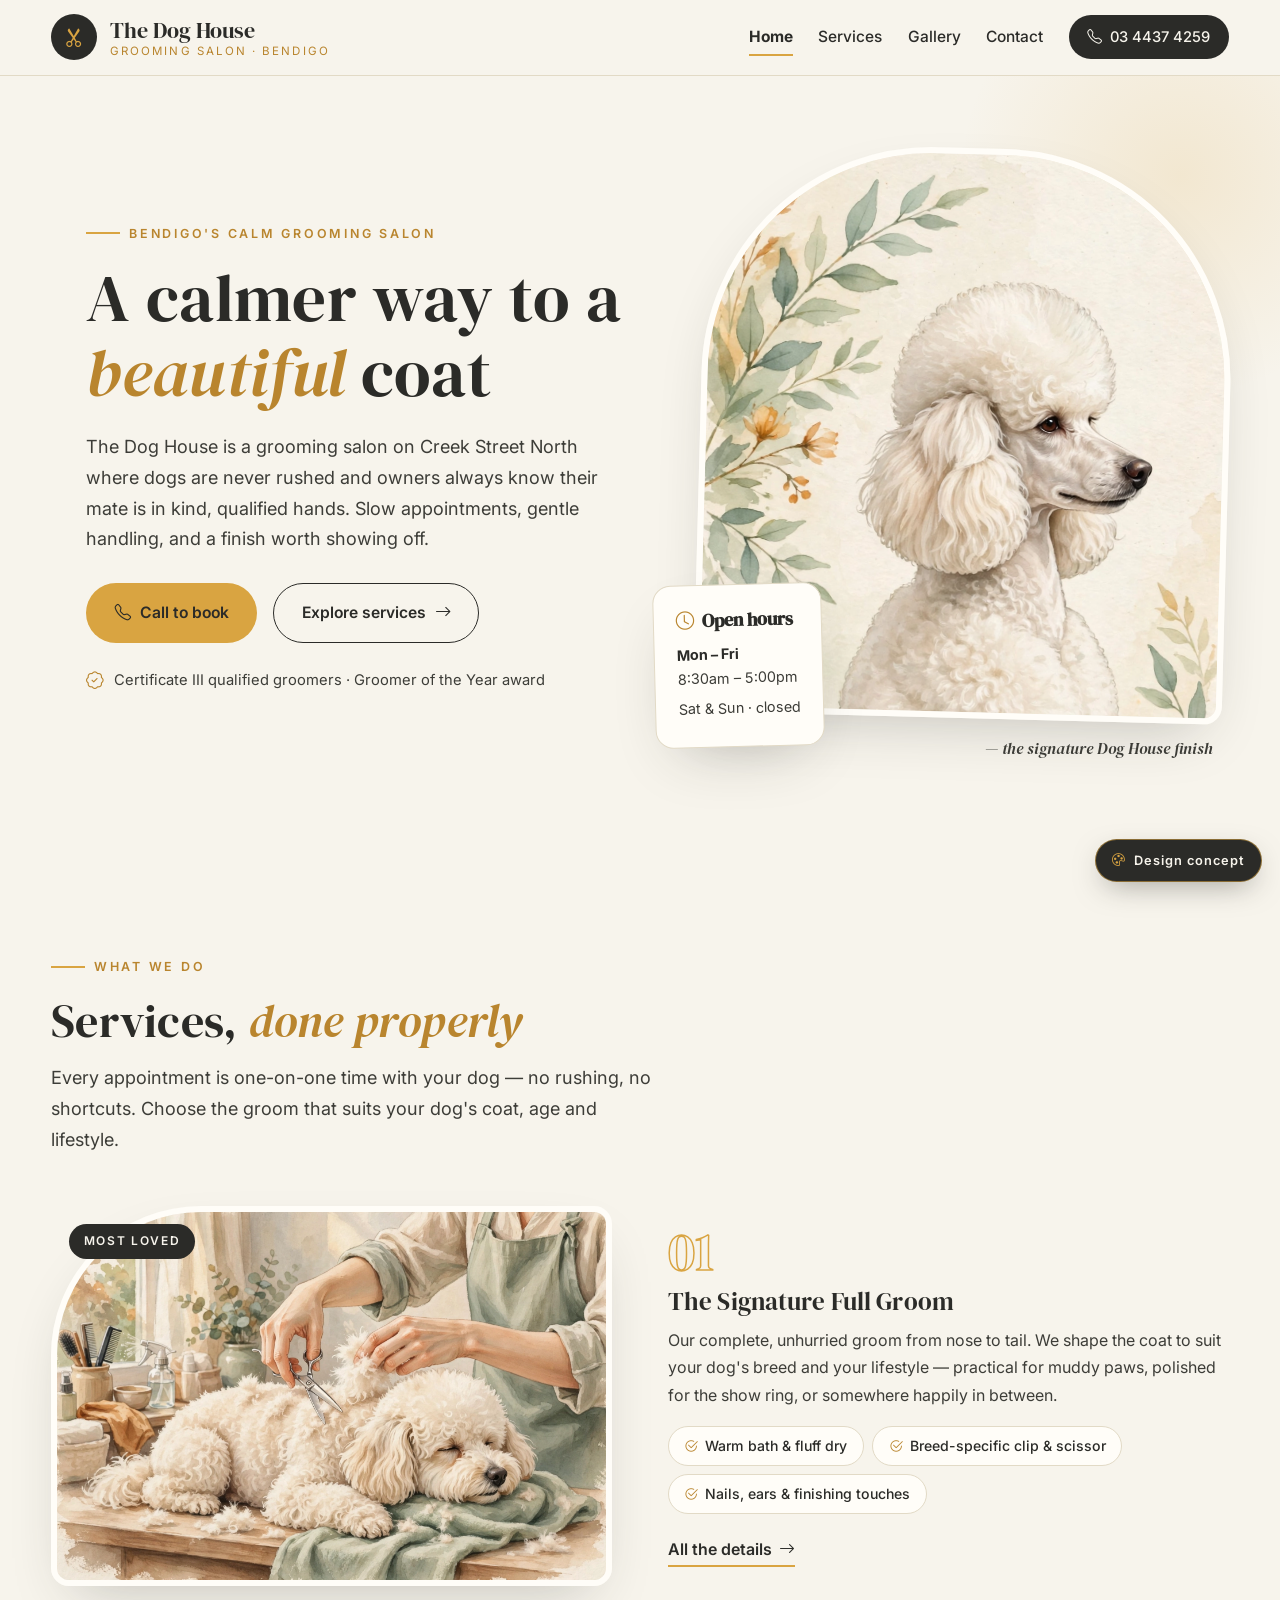
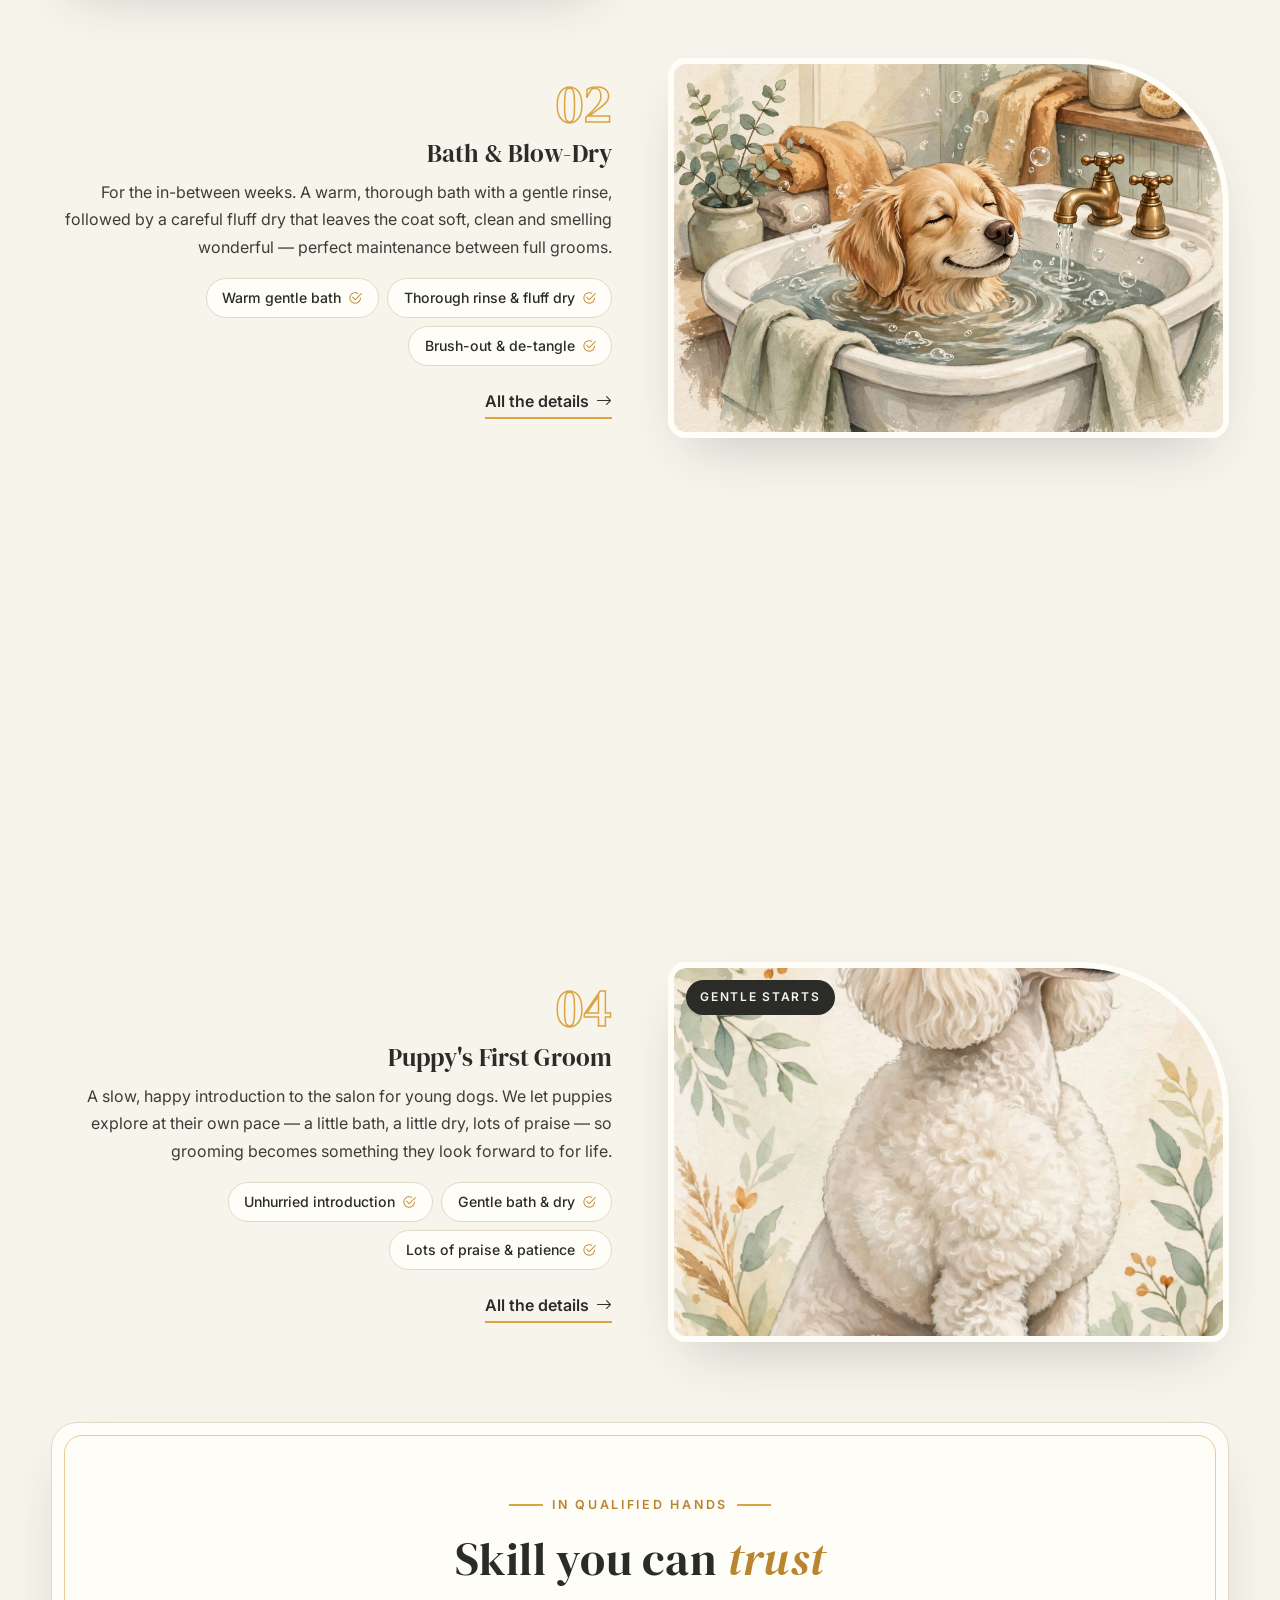
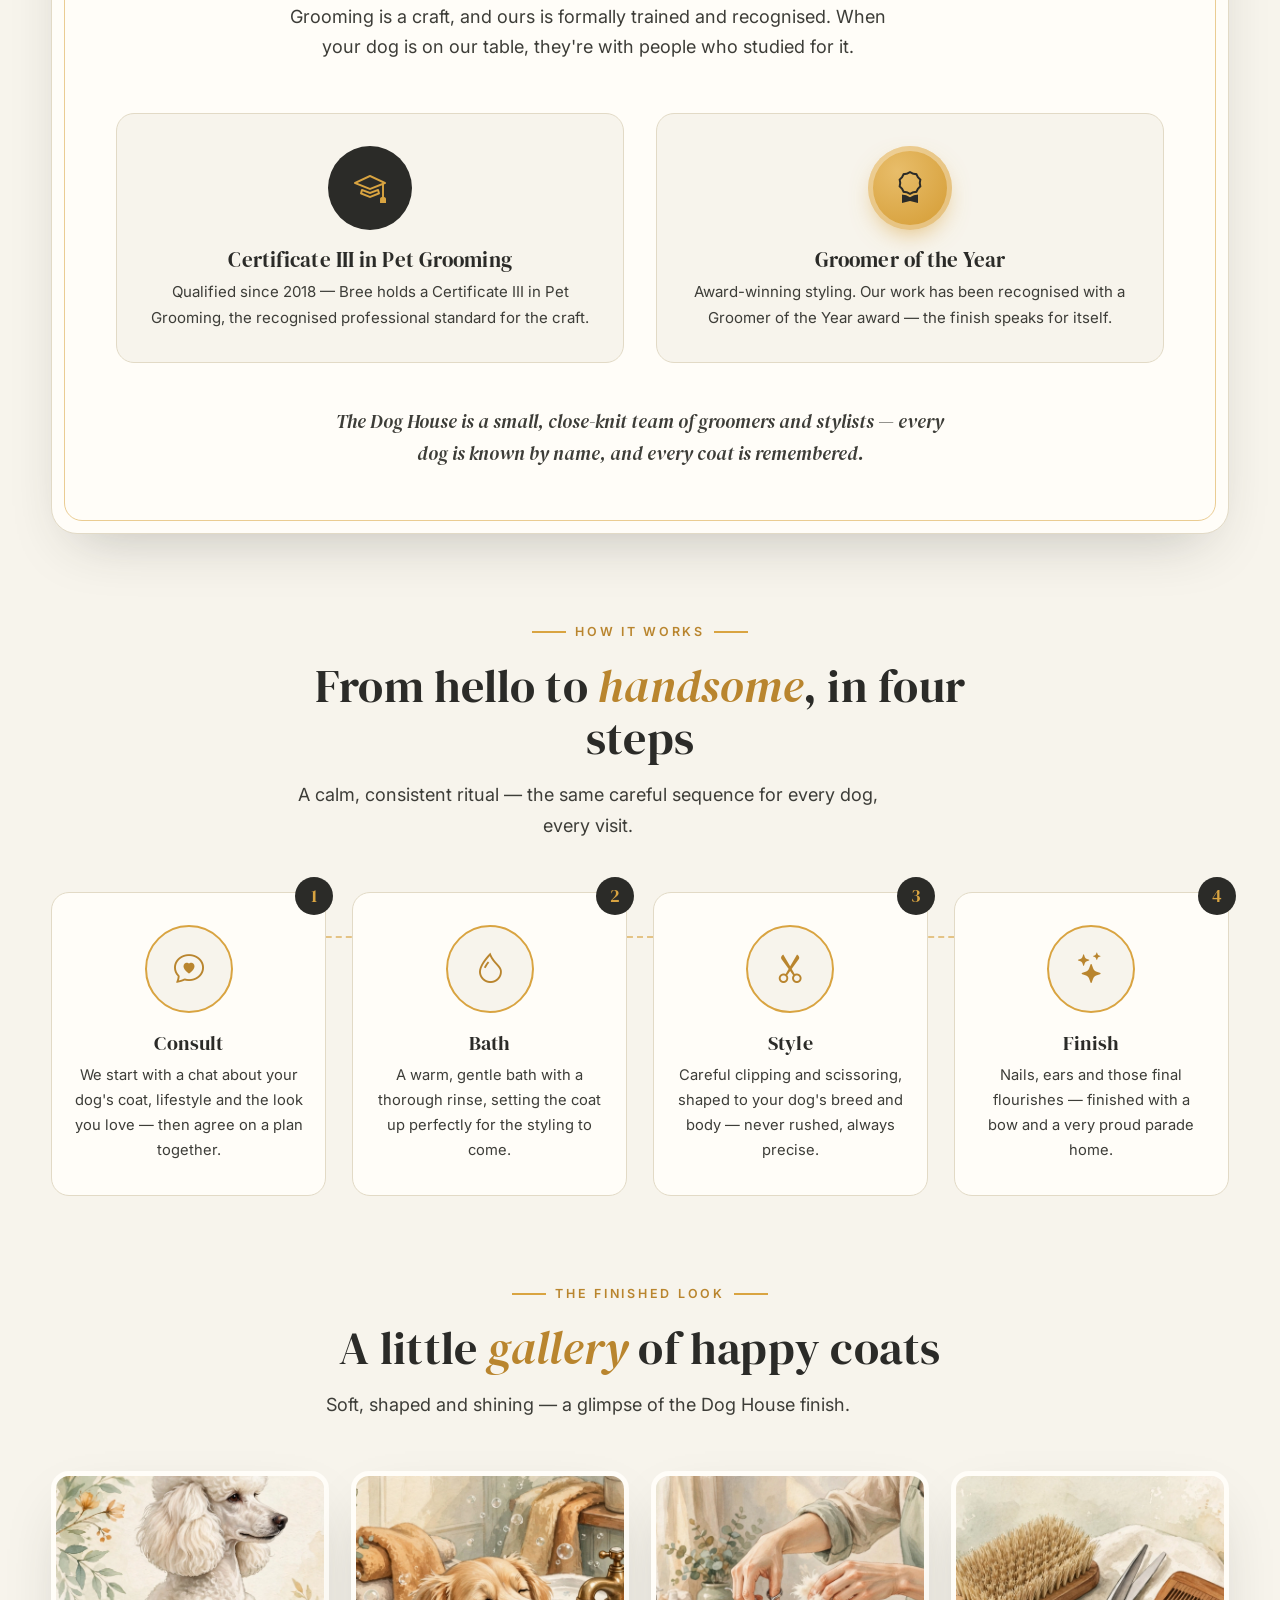
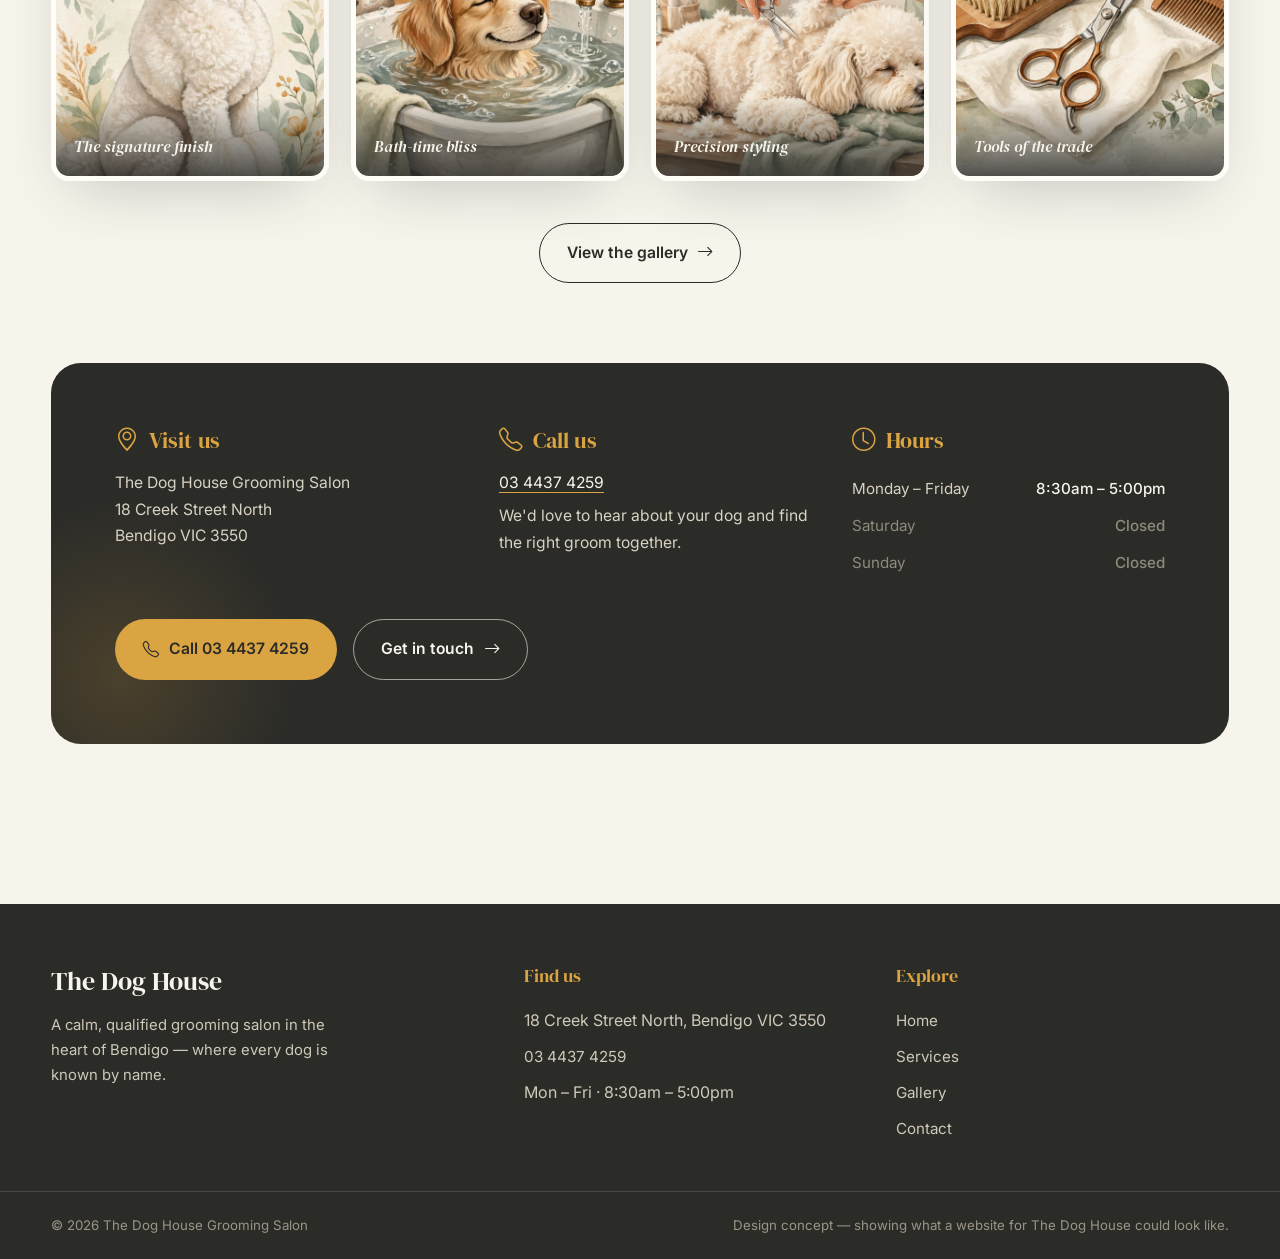
==== index.html @ ceafa1fa "Demo website concept for The Dog House Grooming Salon (Bendigo VIC, Australia)" ====
<!DOCTYPE html>
<html lang="en-AU">
<head>
<meta charset="UTF-8">
<meta name="viewport" content="width=device-width, initial-scale=1.0">
<title>The Dog House Grooming Salon — Bendigo's Calm Dog Grooming Studio</title>
<meta name="description" content="The Dog House Grooming Salon, 18 Creek Street North, Bendigo. Award-winning, qualified groomers offering full grooms, baths, tidy-ups and puppy grooms. Call 03 4437 4259.">
<link rel="preconnect" href="https://fonts.googleapis.com">
<link rel="preconnect" href="https://fonts.gstatic.com" crossorigin>
<link href="https://fonts.googleapis.com/css2?family=DM+Serif+Display:ital@0;1&family=Inter:wght@400;500;600;700&display=swap" rel="stylesheet">
<link rel="stylesheet" href="https://cdn.jsdelivr.net/npm/bootstrap-icons@1.11.3/font/bootstrap-icons.min.css">
<link rel="stylesheet" href="styles.css">
</head>
<body>

<header class="site-header">
  <div class="container header-inner">
    <a class="brand" href="index.html" aria-label="The Dog House Grooming Salon — home">
      <span class="brand-mark"><i class="bi bi-scissors"></i></span>
      <span class="brand-text"><strong>The Dog House</strong><small>Grooming Salon · Bendigo</small></span>
    </a>
    <nav class="main-nav" id="mainNav" aria-label="Main navigation">
      <a href="index.html" class="active">Home</a>
      <a href="services.html">Services</a>
      <a href="gallery.html">Gallery</a>
      <a href="contact.html">Contact</a>
      <a class="nav-call" href="tel:+61344374259"><i class="bi bi-telephone"></i> 03 4437 4259</a>
    </nav>
    <button class="menu-toggle" id="menuToggle" aria-expanded="false" aria-controls="mainNav" aria-label="Open menu"><i class="bi bi-list"></i></button>
  </div>
  <div class="nav-scrim" id="navScrim"></div>
</header>

<div class="concept-badge"><i class="bi bi-palette"></i> Design concept</div>

<main>
  <!-- 1 · offset asymmetric hero -->
  <section class="hero">
    <div class="container hero-grid">
      <div class="hero-copy">
        <span class="kicker">Bendigo's calm grooming salon</span>
        <h1>A calmer way to a <em>beautiful</em> coat</h1>
        <p class="lede">The Dog House is a grooming salon on Creek Street North where dogs are never rushed and owners always know their mate is in kind, qualified hands. Slow appointments, gentle handling, and a finish worth showing off.</p>
        <div class="hero-ctas">
          <a class="btn btn-amber" href="tel:+61344374259"><i class="bi bi-telephone"></i> Call to book</a>
          <a class="btn btn-outline" href="services.html">Explore services <i class="bi bi-arrow-right"></i></a>
        </div>
        <p class="hero-trust"><i class="bi bi-patch-check"></i> Certificate III qualified groomers · Groomer of the Year award</p>
      </div>
      <div class="hero-visual">
        <div class="hero-frame">
          <img src="assets/hero-poodle.webp" alt="Painterly illustration of an elegantly groomed white poodle sitting gracefully">
        </div>
        <div class="hero-card">
          <h4><i class="bi bi-clock"></i> Open hours</h4>
          <p><strong>Mon – Fri</strong><br>8:30am – 5:00pm</p>
          <p>Sat &amp; Sun · closed</p>
        </div>
        <p class="hero-caption">— the signature Dog House finish</p>
      </div>
    </div>
  </section>

  <!-- 2 · services editorial rows, photo on every row -->
  <section class="section" id="services">
    <div class="container">
      <div class="section-head reveal">
        <span class="kicker">What we do</span>
        <h2>Services, <em>done properly</em></h2>
        <p class="lede">Every appointment is one-on-one time with your dog — no rushing, no shortcuts. Choose the groom that suits your dog's coat, age and lifestyle.</p>
      </div>
      <div class="svc-list">
        <article class="svc-row reveal">
          <div class="svc-media">
            <span class="svc-tag">Most loved</span>
            <img src="assets/styling-touch.webp" alt="Painterly illustration of a groomer gently trimming a dog's fluffy coat">
          </div>
          <div class="svc-text">
            <div class="svc-num">01</div>
            <h3>The Signature Full Groom</h3>
            <p>Our complete, unhurried groom from nose to tail. We shape the coat to suit your dog's breed and your lifestyle — practical for muddy paws, polished for the show ring, or somewhere happily in between.</p>
            <ul class="svc-points">
              <li><i class="bi bi-check2-circle"></i> Warm bath &amp; fluff dry</li>
              <li><i class="bi bi-check2-circle"></i> Breed-specific clip &amp; scissor</li>
              <li><i class="bi bi-check2-circle"></i> Nails, ears &amp; finishing touches</li>
            </ul>
            <a class="text-link" href="services.html">All the details <i class="bi bi-arrow-right"></i></a>
          </div>
        </article>
        <article class="svc-row reveal">
          <div class="svc-media">
            <img src="assets/bath-ritual.webp" alt="Painterly illustration of a contented dog enjoying a warm bath in a salon tub">
          </div>
          <div class="svc-text">
            <div class="svc-num">02</div>
            <h3>Bath &amp; Blow-Dry</h3>
            <p>For the in-between weeks. A warm, thorough bath with a gentle rinse, followed by a careful fluff dry that leaves the coat soft, clean and smelling wonderful — perfect maintenance between full grooms.</p>
            <ul class="svc-points">
              <li><i class="bi bi-check2-circle"></i> Warm gentle bath</li>
              <li><i class="bi bi-check2-circle"></i> Thorough rinse &amp; fluff dry</li>
              <li><i class="bi bi-check2-circle"></i> Brush-out &amp; de-tangle</li>
            </ul>
            <a class="text-link" href="services.html">All the details <i class="bi bi-arrow-right"></i></a>
          </div>
        </article>
        <article class="svc-row reveal">
          <div class="svc-media">
            <img src="assets/tools-still-life.webp" alt="Painterly still life of premium grooming brushes, scissors and comb on cream linen">
          </div>
          <div class="svc-text">
            <div class="svc-num">03</div>
            <h3>Tidy-Ups &amp; Finishing Touches</h3>
            <p>Face, feet and fanny trims, nail clips, ear cleans — the little jobs that keep your dog comfortable and looking sharp. Quick visits, calmly handled, ideal between full grooms.</p>
            <ul class="svc-points">
              <li><i class="bi bi-check2-circle"></i> Face, feet &amp; hygiene trim</li>
              <li><i class="bi bi-check2-circle"></i> Nail trim &amp; file</li>
              <li><i class="bi bi-check2-circle"></i> Ear clean &amp; tidy</li>
            </ul>
            <a class="text-link" href="services.html">All the details <i class="bi bi-arrow-right"></i></a>
          </div>
        </article>
        <article class="svc-row reveal">
          <div class="svc-media">
            <span class="svc-tag">Gentle starts</span>
            <img src="assets/hero-poodle.webp" alt="Painterly illustration of a beautifully groomed poodle, the result of patient early grooming">
          </div>
          <div class="svc-text">
            <div class="svc-num">04</div>
            <h3>Puppy's First Groom</h3>
            <p>A slow, happy introduction to the salon for young dogs. We let puppies explore at their own pace — a little bath, a little dry, lots of praise — so grooming becomes something they look forward to for life.</p>
            <ul class="svc-points">
              <li><i class="bi bi-check2-circle"></i> Unhurried introduction</li>
              <li><i class="bi bi-check2-circle"></i> Gentle bath &amp; dry</li>
              <li><i class="bi bi-check2-circle"></i> Lots of praise &amp; patience</li>
            </ul>
            <a class="text-link" href="services.html">All the details <i class="bi bi-arrow-right"></i></a>
          </div>
        </article>
      </div>
    </div>
  </section>

  <!-- 3 · credentials -->
  <section class="section" style="padding-top:0">
    <div class="container">
      <div class="creds reveal">
        <div class="section-head center">
          <span class="kicker">In qualified hands</span>
          <h2>Skill you can <em>trust</em></h2>
          <p class="lede">Grooming is a craft, and ours is formally trained and recognised. When your dog is on our table, they're with people who studied for it.</p>
        </div>
        <div class="creds-grid">
          <div class="cred-card">
            <div class="cred-seal"><i class="bi bi-mortarboard"></i></div>
            <h3>Certificate III in Pet Grooming</h3>
            <p>Qualified since 2018 — Bree holds a Certificate III in Pet Grooming, the recognised professional standard for the craft.</p>
          </div>
          <div class="cred-card">
            <div class="cred-rosette"><i class="bi bi-award"></i></div>
            <h3>Groomer of the Year</h3>
            <p>Award-winning styling. Our work has been recognised with a Groomer of the Year award — the finish speaks for itself.</p>
          </div>
        </div>
        <p class="creds-team">The Dog House is a small, close-knit team of groomers and stylists — every dog is known by name, and every coat is remembered.</p>
      </div>
    </div>
  </section>

  <!-- 4 · grooming process -->
  <section class="section" style="padding-top:0">
    <div class="container">
      <div class="section-head center reveal">
        <span class="kicker">How it works</span>
        <h2>From hello to <em>handsome</em>, in four steps</h2>
        <p class="lede">A calm, consistent ritual — the same careful sequence for every dog, every visit.</p>
      </div>
      <div class="process-grid">
        <div class="step reveal">
          <span class="step-num">1</span>
          <div class="step-icon"><i class="bi bi-chat-heart"></i></div>
          <h3>Consult</h3>
          <p>We start with a chat about your dog's coat, lifestyle and the look you love — then agree on a plan together.</p>
        </div>
        <div class="step reveal">
          <span class="step-num">2</span>
          <div class="step-icon"><i class="bi bi-droplet"></i></div>
          <h3>Bath</h3>
          <p>A warm, gentle bath with a thorough rinse, setting the coat up perfectly for the styling to come.</p>
        </div>
        <div class="step reveal">
          <span class="step-num">3</span>
          <div class="step-icon"><i class="bi bi-scissors"></i></div>
          <h3>Style</h3>
          <p>Careful clipping and scissoring, shaped to your dog's breed and body — never rushed, always precise.</p>
        </div>
        <div class="step reveal">
          <span class="step-num">4</span>
          <div class="step-icon"><i class="bi bi-stars"></i></div>
          <h3>Finish</h3>
          <p>Nails, ears and those final flourishes — finished with a bow and a very proud parade home.</p>
        </div>
      </div>
    </div>
  </section>

  <!-- 5 · gallery preview -->
  <section class="section" style="padding-top:0">
    <div class="container">
      <div class="section-head center reveal">
        <span class="kicker">The finished look</span>
        <h2>A little <em>gallery</em> of happy coats</h2>
        <p class="lede">Soft, shaped and shining — a glimpse of the Dog House finish.</p>
      </div>
      <div class="gal-strip reveal">
        <figure class="gal-item">
          <img src="assets/hero-poodle.webp" alt="Illustration of an elegantly groomed poodle">
          <figcaption class="gal-cap">The signature finish</figcaption>
        </figure>
        <figure class="gal-item">
          <img src="assets/bath-ritual.webp" alt="Illustration of a dog blissfully enjoying a salon bath">
          <figcaption class="gal-cap">Bath-time bliss</figcaption>
        </figure>
        <figure class="gal-item">
          <img src="assets/styling-touch.webp" alt="Illustration of careful scissor work on a fluffy coat">
          <figcaption class="gal-cap">Precision styling</figcaption>
        </figure>
        <figure class="gal-item">
          <img src="assets/tools-still-life.webp" alt="Illustration of premium grooming tools at rest">
          <figcaption class="gal-cap">Tools of the trade</figcaption>
        </figure>
      </div>
      <div class="center-cta reveal">
        <a class="btn btn-outline" href="gallery.html">View the gallery <i class="bi bi-arrow-right"></i></a>
      </div>
    </div>
  </section>

  <!-- 6 · visit band -->
  <section class="section" style="padding-top:0">
    <div class="container">
      <div class="visit-band reveal">
        <div class="visit-grid">
          <div class="visit-block">
            <h3><i class="bi bi-geo-alt"></i> Visit us</h3>
            <p>The Dog House Grooming Salon<br>18 Creek Street North<br>Bendigo VIC 3550</p>
          </div>
          <div class="visit-block">
            <h3><i class="bi bi-telephone"></i> Call us</h3>
            <p><a href="tel:+61344374259">03 4437 4259</a></p>
            <p>We'd love to hear about your dog and find the right groom together.</p>
          </div>
          <div class="visit-block">
            <h3><i class="bi bi-clock"></i> Hours</h3>
            <table class="hours-table">
              <tr><td>Monday – Friday</td><td>8:30am – 5:00pm</td></tr>
              <tr class="closed"><td>Saturday</td><td>Closed</td></tr>
              <tr class="closed"><td>Sunday</td><td>Closed</td></tr>
            </table>
          </div>
        </div>
        <div class="visit-ctas">
          <a class="btn btn-amber" href="tel:+61344374259"><i class="bi bi-telephone"></i> Call 03 4437 4259</a>
          <a class="btn btn-light" href="contact.html">Get in touch <i class="bi bi-arrow-right"></i></a>
        </div>
      </div>
    </div>
  </section>
</main>

<footer>
  <div class="container footer-inner">
    <div class="footer-brand">
      <strong>The Dog House</strong>
      <p>A calm, qualified grooming salon in the heart of Bendigo — where every dog is known by name.</p>
    </div>
    <div>
      <h4>Find us</h4>
      <ul class="footer-links">
        <li>18 Creek Street North, Bendigo VIC 3550</li>
        <li><a href="tel:+61344374259">03 4437 4259</a></li>
        <li>Mon – Fri · 8:30am – 5:00pm</li>
      </ul>
    </div>
    <div>
      <h4>Explore</h4>
      <ul class="footer-links">
        <li><a href="index.html">Home</a></li>
        <li><a href="services.html">Services</a></li>
        <li><a href="gallery.html">Gallery</a></li>
        <li><a href="contact.html">Contact</a></li>
      </ul>
    </div>
  </div>
  <div class="footer-bottom">
    <div class="container" style="display:flex;justify-content:space-between;flex-wrap:wrap;gap:.6rem">
      <span>© 2026 The Dog House Grooming Salon</span>
      <span>Design concept — showing what a website for The Dog House could look like.</span>
    </div>
  </div>
</footer>

<script>
(function(){
  var toggle=document.getElementById('menuToggle'),
      nav=document.getElementById('mainNav'),
      scrim=document.getElementById('navScrim');
  function setMenu(open){
    nav.classList.toggle('open',open);
    scrim.classList.toggle('show',open);
    toggle.setAttribute('aria-expanded',open);
    toggle.setAttribute('aria-label',open?'Close menu':'Open menu');
    toggle.querySelector('i').className=open?'bi bi-x':'bi bi-list';
    document.body.style.overflow=open?'hidden':'';
  }
  toggle.addEventListener('click',function(){setMenu(!nav.classList.contains('open'));});
  scrim.addEventListener('click',function(){setMenu(false);});
  nav.querySelectorAll('a').forEach(function(a){a.addEventListener('click',function(){setMenu(false);});});
  document.addEventListener('keydown',function(e){if(e.key==='Escape')setMenu(false);});

  var io=new IntersectionObserver(function(entries){
    entries.forEach(function(en){if(en.isIntersecting){en.target.classList.add('in');io.unobserve(en.target);}});
  },{threshold:.12});
  document.querySelectorAll('.reveal').forEach(function(el){io.observe(el);});
})();
</script>
</body>
</html>
---- styles.css ----
/* The Dog House Grooming Salon — design concept
   Palette: soft sage cream #F7F4EC · charcoal #2B2B28 · amber #D9A441
   Headings: DM Serif Display · Body: Inter */

:root{
  --cream:#F7F4EC;
  --cream-deep:#EFE9D9;
  --charcoal:#2B2B28;
  --charcoal-soft:#3d3d38;
  --amber:#D9A441;
  --amber-deep:#b9852e;
  --sage:#7d8a72;
  --line:#e2dac6;
  --white:#fffdf8;
  --radius:18px;
  --shadow:0 24px 60px -24px rgba(43,43,40,.28);
  --font-head:"DM Serif Display", Georgia, serif;
  --font-body:"Inter", -apple-system, "Segoe UI", sans-serif;
}

*{margin:0;padding:0;box-sizing:border-box}
html{scroll-behavior:smooth}
body{
  font-family:var(--font-body);
  background:var(--cream);
  color:var(--charcoal);
  line-height:1.7;
  -webkit-font-smoothing:antialiased;
  overflow-x:hidden;
}
img{max-width:100%;display:block}
a{color:inherit}
.container{width:min(1180px,92%);margin:0 auto}

h1,h2,h3,.serif{font-family:var(--font-head);font-weight:400;line-height:1.12;letter-spacing:.005em}
h1{font-size:clamp(2.6rem,5.2vw,4.4rem)}
h2{font-size:clamp(2rem,3.6vw,2.9rem)}
h3{font-size:1.55rem}
p{margin:0 0 1.1rem}
.lede{font-size:1.13rem;color:var(--charcoal-soft);max-width:56ch}

.kicker{
  display:inline-flex;align-items:center;gap:.55rem;
  font-size:.78rem;font-weight:600;letter-spacing:.22em;text-transform:uppercase;
  color:var(--amber-deep);margin-bottom:1.1rem;
}
.kicker::before{content:"";width:34px;height:2px;background:var(--amber);display:inline-block}

.btn{
  display:inline-flex;align-items:center;gap:.6rem;
  padding:.95rem 1.7rem;border-radius:999px;
  font-weight:600;font-size:.98rem;text-decoration:none;
  transition:transform .25s ease, box-shadow .25s ease, background .25s ease;
  border:1px solid transparent;cursor:pointer;
}
.btn-amber{background:var(--amber);color:var(--charcoal)}
.btn-amber:hover{background:var(--amber-deep);color:#fff;transform:translateY(-2px);box-shadow:var(--shadow)}
.btn-outline{border-color:var(--charcoal);color:var(--charcoal);background:transparent}
.btn-outline:hover{background:var(--charcoal);color:var(--cream);transform:translateY(-2px)}
.btn-light{border-color:rgba(247,244,236,.6);color:var(--cream)}
.btn-light:hover{background:var(--cream);color:var(--charcoal)}
.btn i{font-size:1.05em}

/* ---------- header ---------- */
.site-header{
  position:sticky;top:0;z-index:2100;
  background:rgba(247,244,236,.94);backdrop-filter:blur(10px);
  border-bottom:1px solid var(--line);
}
.header-inner{display:flex;align-items:center;justify-content:space-between;gap:1rem;padding:.9rem 0;position:relative;z-index:2}
.brand{display:flex;align-items:center;gap:.8rem;text-decoration:none}
.brand-mark{
  width:46px;height:46px;border-radius:50%;flex:none;
  background:var(--charcoal);color:var(--amber);
  display:grid;place-items:center;font-size:1.25rem;
}
.brand-text{display:flex;flex-direction:column;line-height:1.25}
.brand-text strong{font-family:var(--font-head);font-size:1.35rem;font-weight:400}
.brand-text small{font-size:.72rem;letter-spacing:.18em;text-transform:uppercase;color:var(--amber-deep)}
.main-nav{display:flex;align-items:center;gap:1.6rem}
.main-nav a{
  text-decoration:none;font-weight:500;font-size:.97rem;position:relative;padding:.35rem 0;
}
.main-nav a:not(.nav-call)::after{
  content:"";position:absolute;left:0;bottom:0;height:2px;width:0;background:var(--amber);transition:width .28s ease;
}
.main-nav a:not(.nav-call):hover::after,.main-nav a.active:not(.nav-call)::after{width:100%}
.main-nav a.active{font-weight:700}
.nav-call{
  background:var(--charcoal);color:var(--cream)!important;
  padding:.6rem 1.15rem!important;border-radius:999px;font-size:.92rem!important;
  display:inline-flex;align-items:center;gap:.5rem;
}
.nav-call:hover{background:var(--amber);color:var(--charcoal)!important}
.menu-toggle{
  display:none;background:none;border:1px solid var(--line);border-radius:12px;
  width:46px;height:46px;font-size:1.5rem;color:var(--charcoal);cursor:pointer;
}
.nav-scrim{display:none}

/* concept badge — visible on every page */
.concept-badge{
  position:fixed;right:18px;bottom:18px;z-index:1500;
  display:inline-flex;align-items:center;gap:.5rem;
  background:var(--charcoal);color:var(--cream);
  font-size:.8rem;font-weight:600;letter-spacing:.08em;
  padding:.6rem 1rem;border-radius:999px;
  box-shadow:0 10px 30px -10px rgba(43,43,40,.5);
  border:1px solid rgba(217,164,65,.55);
}
.concept-badge i{color:var(--amber)}

/* ---------- hero (offset / asymmetric) ---------- */
.hero{position:relative;padding:4.5rem 0 5.5rem;overflow:hidden}
.hero::before{
  content:"";position:absolute;top:-140px;right:-140px;width:480px;height:480px;border-radius:50%;
  background:radial-gradient(circle,rgba(217,164,65,.16),transparent 65%);pointer-events:none;
}
.hero-grid{display:grid;grid-template-columns:1.05fr .95fr;gap:4rem;align-items:center}
.hero-copy{position:relative;z-index:2;padding-left:clamp(0px,3vw,2.2rem)}
.hero-copy h1{margin-bottom:1.3rem}
.hero-copy h1 em{font-style:italic;color:var(--amber-deep)}
.hero-ctas{display:flex;gap:1rem;flex-wrap:wrap;margin:1.8rem 0 1.4rem}
.hero-trust{display:flex;align-items:center;gap:.6rem;font-size:.92rem;color:var(--charcoal-soft)}
.hero-trust i{color:var(--amber-deep);font-size:1.1rem}

.hero-visual{position:relative;z-index:1}
.hero-frame{
  border-radius:230px 230px var(--radius) var(--radius);
  overflow:hidden;box-shadow:var(--shadow);
  border:6px solid var(--white);
  transform:rotate(1.5deg);
}
.hero-frame img{width:100%;height:min(62vh,560px);object-fit:cover;object-position:top center}
.hero-card{
  position:absolute;left:-46px;bottom:34px;z-index:3;
  background:var(--white);border:1px solid var(--line);border-radius:var(--radius);
  padding:1.2rem 1.4rem;box-shadow:var(--shadow);max-width:250px;
  transform:rotate(-1.5deg);
}
.hero-card h4{font-family:var(--font-head);font-size:1.15rem;margin-bottom:.4rem;display:flex;align-items:center;gap:.5rem}
.hero-card h4 i{color:var(--amber-deep)}
.hero-card p{font-size:.9rem;margin:0 0 .35rem;color:var(--charcoal-soft)}
.hero-card p strong{color:var(--charcoal)}
.hero-caption{
  margin-top:1.1rem;font-family:var(--font-head);font-style:italic;
  color:var(--charcoal-soft);font-size:1.02rem;text-align:right;padding-right:1rem;
}

/* ---------- section scaffolding ---------- */
.section{padding:5rem 0}
.section-head{max-width:720px;margin-bottom:3.2rem}
.section-head.center{margin-left:auto;margin-right:auto;text-align:center}
.section-head.center .kicker::after{content:"";width:34px;height:2px;background:var(--amber);display:inline-block}
.section-head h2{margin-bottom:1rem}
.section-head h2 em{font-style:italic;color:var(--amber-deep)}

/* ---------- services editorial rows (photo on every row) ---------- */
.svc-list{display:flex;flex-direction:column;gap:4.5rem}
.svc-row{
  display:grid;grid-template-columns:1fr 1fr;gap:3.5rem;align-items:center;
}
.svc-row:nth-child(even) .svc-media{order:2}
.svc-row:nth-child(even) .svc-text{order:1;text-align:right}
.svc-row:nth-child(even) .svc-text .svc-num{margin-left:auto}
.svc-row:nth-child(even) .svc-points{justify-content:flex-end}
.svc-row:nth-child(even) .svc-points li{flex-direction:row-reverse}
.svc-media{position:relative}
.svc-media img{
  width:100%;height:380px;object-fit:cover;border-radius:var(--radius);
  box-shadow:var(--shadow);border:6px solid var(--white);
}
.svc-row:nth-child(odd) .svc-media img{border-radius:150px var(--radius) var(--radius) var(--radius)}
.svc-row:nth-child(even) .svc-media img{border-radius:var(--radius) 150px var(--radius) var(--radius)}
.svc-media .svc-tag{
  position:absolute;top:18px;left:18px;background:var(--charcoal);color:var(--cream);
  font-size:.75rem;font-weight:600;letter-spacing:.14em;text-transform:uppercase;
  padding:.45rem .9rem;border-radius:999px;
}
.svc-num{
  font-family:var(--font-head);font-size:3.4rem;color:transparent;
  -webkit-text-stroke:1.5px var(--amber);line-height:1;margin-bottom:.6rem;
}
.svc-text h3{margin-bottom:.7rem}
.svc-text p{color:var(--charcoal-soft)}
.svc-points{list-style:none;display:flex;flex-wrap:wrap;gap:.55rem;margin:1.1rem 0 1.4rem}
.svc-points li{
  display:inline-flex;align-items:center;gap:.45rem;font-size:.88rem;font-weight:500;
  background:var(--white);border:1px solid var(--line);border-radius:999px;padding:.42rem .95rem;
}
.svc-points li i{color:var(--amber-deep)}
.text-link{
  font-weight:600;color:var(--charcoal);text-decoration:none;
  display:inline-flex;align-items:center;gap:.45rem;border-bottom:2px solid var(--amber);padding-bottom:2px;
}
.text-link:hover{color:var(--amber-deep)}

/* ---------- credentials ---------- */
.creds{
  background:var(--white);border:1px solid var(--line);border-radius:26px;
  padding:clamp(2rem,5vw,4rem);position:relative;overflow:hidden;
  box-shadow:var(--shadow);
}
.creds::before{
  content:"";position:absolute;inset:12px;border:1px solid var(--amber);border-radius:18px;pointer-events:none;opacity:.55;
}
.creds-grid{display:grid;grid-template-columns:1fr 1fr;gap:2rem;margin:2.6rem 0;position:relative;z-index:1}
.cred-card{
  background:var(--cream);border:1px solid var(--line);border-radius:var(--radius);
  padding:2rem;text-align:center;
}
.cred-rosette{
  width:84px;height:84px;margin:0 auto 1.1rem;border-radius:50%;
  background:radial-gradient(circle at 35% 30%, #e8bd6a, var(--amber) 70%);
  display:grid;place-items:center;color:var(--charcoal);font-size:2rem;
  box-shadow:0 10px 24px -8px rgba(217,164,65,.7), inset 0 0 0 5px rgba(255,253,248,.35);
}
.cred-seal{
  width:84px;height:84px;margin:0 auto 1.1rem;border-radius:50%;
  background:var(--charcoal);color:var(--amber);
  display:grid;place-items:center;font-size:2rem;
}
.cred-card h3{font-size:1.3rem;margin-bottom:.5rem}
.cred-card p{font-size:.94rem;color:var(--charcoal-soft);margin:0}
.creds-team{
  position:relative;z-index:1;max-width:640px;margin:0 auto;text-align:center;
  font-family:var(--font-head);font-style:italic;font-size:1.18rem;color:var(--charcoal-soft);
}

/* ---------- process ---------- */
.process-grid{display:grid;grid-template-columns:repeat(4,1fr);gap:1.6rem;position:relative}
.process-grid::before{
  content:"";position:absolute;top:44px;left:8%;right:8%;border-top:2px dashed var(--amber);opacity:.6;
}
.step{
  background:var(--white);border:1px solid var(--line);border-radius:var(--radius);
  padding:2rem 1.4rem;text-align:center;position:relative;z-index:1;
  transition:transform .25s ease, box-shadow .25s ease;
}
.step:hover{transform:translateY(-6px);box-shadow:var(--shadow)}
.step-icon{
  width:88px;height:88px;margin:0 auto 1.2rem;border-radius:50%;
  background:var(--cream);border:2px solid var(--amber);
  display:grid;place-items:center;font-size:1.9rem;color:var(--amber-deep);
}
.step-num{
  position:absolute;top:-16px;right:-8px;width:38px;height:38px;border-radius:50%;
  background:var(--charcoal);color:var(--amber);font-family:var(--font-head);font-size:1.15rem;
  display:grid;place-items:center;
}
.step h3{font-size:1.25rem;margin-bottom:.5rem}
.step p{font-size:.92rem;color:var(--charcoal-soft);margin:0}

/* ---------- gallery preview / gallery ---------- */
.gal-strip{display:grid;grid-template-columns:repeat(4,1fr);gap:1.4rem}
.gal-item{position:relative;border-radius:var(--radius);overflow:hidden;box-shadow:var(--shadow);border:5px solid var(--white)}
.gal-item img{width:100%;height:300px;object-fit:cover;transition:transform .5s ease}
.gal-item:hover img{transform:scale(1.06)}
.gal-cap{
  position:absolute;left:0;right:0;bottom:0;padding:2.2rem 1.1rem .95rem;
  background:linear-gradient(transparent,rgba(43,43,40,.82));
  color:var(--cream);font-family:var(--font-head);font-style:italic;font-size:1.02rem;
}
.center-cta{text-align:center;margin-top:2.6rem}

.gal-page-grid{display:grid;grid-template-columns:1fr 1fr;gap:2.4rem}
.gal-page-item .gal-item img{height:420px}
.gal-page-item figcaption{
  margin-top:1rem;font-family:var(--font-head);font-style:italic;font-size:1.12rem;color:var(--charcoal-soft);text-align:center;
}

/* ---------- visit band ---------- */
.visit-band{background:var(--charcoal);color:var(--cream);border-radius:30px;padding:clamp(2.5rem,5vw,4rem);position:relative;overflow:hidden}
.visit-band::after{
  content:"";position:absolute;bottom:-120px;left:-120px;width:380px;height:380px;border-radius:50%;
  background:radial-gradient(circle,rgba(217,164,65,.18),transparent 65%);pointer-events:none;
}
.visit-grid{display:grid;grid-template-columns:1.1fr 1fr 1fr;gap:2.5rem;position:relative;z-index:1}
.visit-block h3{color:var(--amber);font-size:1.35rem;margin-bottom:1rem;display:flex;align-items:center;gap:.6rem}
.visit-block h3 i{font-size:1.1em}
.visit-block p{color:#d8d2c2;font-size:.98rem;margin-bottom:.4rem}
.visit-block a{color:var(--cream);text-decoration:none;border-bottom:1px solid var(--amber)}
.visit-block a:hover{color:var(--amber)}
.hours-table{width:100%;border-collapse:collapse;font-size:.95rem}
.hours-table td{padding:.35rem 0;color:#d8d2c2}
.hours-table td:last-child{text-align:right;color:var(--cream);font-weight:500}
.hours-table tr.closed td{color:#8f8a7c}
.visit-ctas{display:flex;gap:1rem;flex-wrap:wrap;margin-top:2.4rem;position:relative;z-index:1}

/* ---------- page hero (inner pages) ---------- */
.page-hero{padding:4rem 0 3rem;text-align:center;position:relative;overflow:hidden}
.page-hero::before{
  content:"";position:absolute;top:-100px;left:50%;transform:translateX(-50%);
  width:560px;height:280px;background:radial-gradient(ellipse,rgba(217,164,65,.16),transparent 65%);pointer-events:none;
}
.page-hero h1{margin-bottom:1rem}
.page-hero h1 em{font-style:italic;color:var(--amber-deep)}
.page-hero .lede{margin:0 auto}

/* ---------- services page extras ---------- */
.svc-detail{margin-bottom:0}
.note-strip{
  display:grid;grid-template-columns:repeat(3,1fr);gap:1.4rem;margin-top:4rem;
}
.note-card{background:var(--white);border:1px solid var(--line);border-radius:var(--radius);padding:1.8rem;text-align:center}
.note-card i{font-size:1.7rem;color:var(--amber-deep)}
.note-card h3{font-size:1.2rem;margin:.7rem 0 .4rem}
.note-card p{font-size:.93rem;color:var(--charcoal-soft);margin:0}
.extra-list{
  background:var(--white);border:1px solid var(--line);border-radius:var(--radius);
  padding:2.2rem;margin-top:3rem;
}
.extra-list h3{margin-bottom:1.2rem}
.extra-list ul{list-style:none;display:grid;grid-template-columns:1fr 1fr;gap:.9rem 2rem}
.extra-list li{display:flex;gap:.7rem;align-items:flex-start;font-size:.97rem;color:var(--charcoal-soft)}
.extra-list li i{color:var(--amber-deep);margin-top:.25rem}
.extra-list li strong{color:var(--charcoal);display:block;font-size:1rem}

/* ---------- contact ---------- */
.contact-grid{display:grid;grid-template-columns:1fr 1.1fr;gap:2.5rem;align-items:start}
.contact-cards{display:flex;flex-direction:column;gap:1.3rem}
.contact-card{
  background:var(--white);border:1px solid var(--line);border-radius:var(--radius);
  padding:1.7rem;display:flex;gap:1.2rem;align-items:flex-start;
}
.contact-card .cc-icon{
  width:52px;height:52px;flex:none;border-radius:14px;background:var(--cream);border:1px solid var(--amber);
  display:grid;place-items:center;font-size:1.35rem;color:var(--amber-deep);
}
.contact-card h3{font-size:1.2rem;margin-bottom:.3rem}
.contact-card p{font-size:.96rem;color:var(--charcoal-soft);margin:0}
.contact-card a{color:var(--charcoal);font-weight:600;text-decoration:none;border-bottom:2px solid var(--amber)}
.form-card{background:var(--white);border:1px solid var(--line);border-radius:var(--radius);padding:2.2rem;box-shadow:var(--shadow)}
.form-card h2{font-size:1.7rem;margin-bottom:.4rem}
.form-card>p{color:var(--charcoal-soft);font-size:.96rem}
.field{margin-bottom:1.1rem}
.field label{display:block;font-size:.85rem;font-weight:600;letter-spacing:.04em;margin-bottom:.4rem}
.field input,.field select,.field textarea{
  width:100%;padding:.85rem 1rem;border:1px solid var(--line);border-radius:12px;
  font-family:var(--font-body);font-size:.97rem;background:var(--cream);color:var(--charcoal);
}
.field input:focus,.field select:focus,.field textarea:focus{outline:2px solid var(--amber);border-color:var(--amber)}
.field textarea{min-height:120px;resize:vertical}
.form-note{font-size:.88rem;color:var(--charcoal-soft);margin-top:1rem;display:flex;gap:.5rem;align-items:flex-start}
.form-note i{color:var(--amber-deep)}
.form-success{display:none;background:#eef3e6;border:1px solid var(--sage);border-radius:12px;padding:1.2rem;font-size:.96rem}
.form-success i{color:var(--sage);margin-right:.5rem}
.map-wrap{margin-top:2.5rem;border-radius:var(--radius);overflow:hidden;border:6px solid var(--white);box-shadow:var(--shadow)}
.map-wrap iframe{width:100%;height:380px;border:0;display:block}

/* ---------- footer ---------- */
footer{background:var(--charcoal);color:#cfc9b8;margin-top:5rem}
.footer-inner{display:grid;grid-template-columns:1.3fr 1fr 1fr;gap:2.5rem;padding:3.5rem 0 2.5rem}
.footer-brand strong{font-family:var(--font-head);font-weight:400;font-size:1.6rem;color:var(--cream);display:block;margin-bottom:.6rem}
.footer-brand p{font-size:.93rem;max-width:34ch}
footer h4{color:var(--amber);font-family:var(--font-head);font-weight:400;font-size:1.15rem;margin-bottom:1rem}
.footer-links{list-style:none}
.footer-links li{margin-bottom:.55rem}
.footer-links a{color:#cfc9b8;text-decoration:none;font-size:.95rem}
.footer-links a:hover{color:var(--amber)}
.footer-bottom{border-top:1px solid rgba(247,244,236,.14);padding:1.4rem 0;display:flex;justify-content:space-between;gap:1rem;flex-wrap:wrap;font-size:.83rem;color:#9b9585}

/* ---------- reveal animation ---------- */
.reveal{opacity:0;transform:translateY(26px);transition:opacity .7s ease,transform .7s ease}
.reveal.in{opacity:1;transform:none}
@media (prefers-reduced-motion:reduce){
  .reveal{opacity:1;transform:none;transition:none}
  html{scroll-behavior:auto}
}

/* ---------- responsive ---------- */
@media (max-width:1020px){
  .hero-grid{grid-template-columns:1fr;gap:3rem}
  .hero-copy{padding-left:0}
  .hero-frame img{height:440px}
  .hero-card{left:12px}
  .process-grid{grid-template-columns:1fr 1fr}
  .process-grid::before{display:none}
  .gal-strip{grid-template-columns:1fr 1fr}
  .visit-grid{grid-template-columns:1fr 1fr}
  .footer-inner{grid-template-columns:1fr 1fr}
}
@media (max-width:860px){
  .menu-toggle{display:grid;place-items:center}
  .main-nav{
    display:none;position:fixed;top:72px;left:0;right:0;z-index:2000;
    flex-direction:column;align-items:stretch;gap:0;
    background:var(--white);border-bottom:1px solid var(--line);
    box-shadow:0 30px 50px -20px rgba(43,43,40,.35);
    padding:.6rem 4%;
  }
  .main-nav.open{display:flex}
  .main-nav a{padding:1rem .4rem;border-bottom:1px solid var(--line);font-size:1.05rem}
  .main-nav a:last-child{border-bottom:none}
  .main-nav a:not(.nav-call)::after{display:none}
  .nav-call{margin:.7rem 0;text-align:center;justify-content:center}
  .nav-scrim{display:block;position:fixed;inset:0;z-index:1;background:rgba(43,43,40,.45);opacity:0;pointer-events:none;transition:opacity .25s ease}
  .nav-scrim.show{opacity:1;pointer-events:auto}
  .svc-row{grid-template-columns:1fr;gap:1.6rem}
  .svc-row:nth-child(even) .svc-media{order:0}
  .svc-row:nth-child(even) .svc-text{order:1;text-align:left}
  .svc-row:nth-child(even) .svc-text .svc-num{margin-left:0}
  .svc-row:nth-child(even) .svc-points{justify-content:flex-start}
  .svc-row:nth-child(even) .svc-points li{flex-direction:row}
  .svc-media img{height:300px}
  .creds-grid{grid-template-columns:1fr}
  .note-strip{grid-template-columns:1fr}
  .contact-grid{grid-template-columns:1fr}
  .extra-list ul{grid-template-columns:1fr}
  .gal-page-grid{grid-template-columns:1fr}
  .visit-grid{grid-template-columns:1fr}
  .footer-inner{grid-template-columns:1fr}
  .section{padding:3.5rem 0}
}
@media (max-width:560px){
  .process-grid{grid-template-columns:1fr}
  .gal-strip{grid-template-columns:1fr}
  .hero-card{position:static;margin-top:1.2rem;transform:none;max-width:none}
  .hero-frame img{height:360px}
  .concept-badge{right:12px;bottom:12px}
}
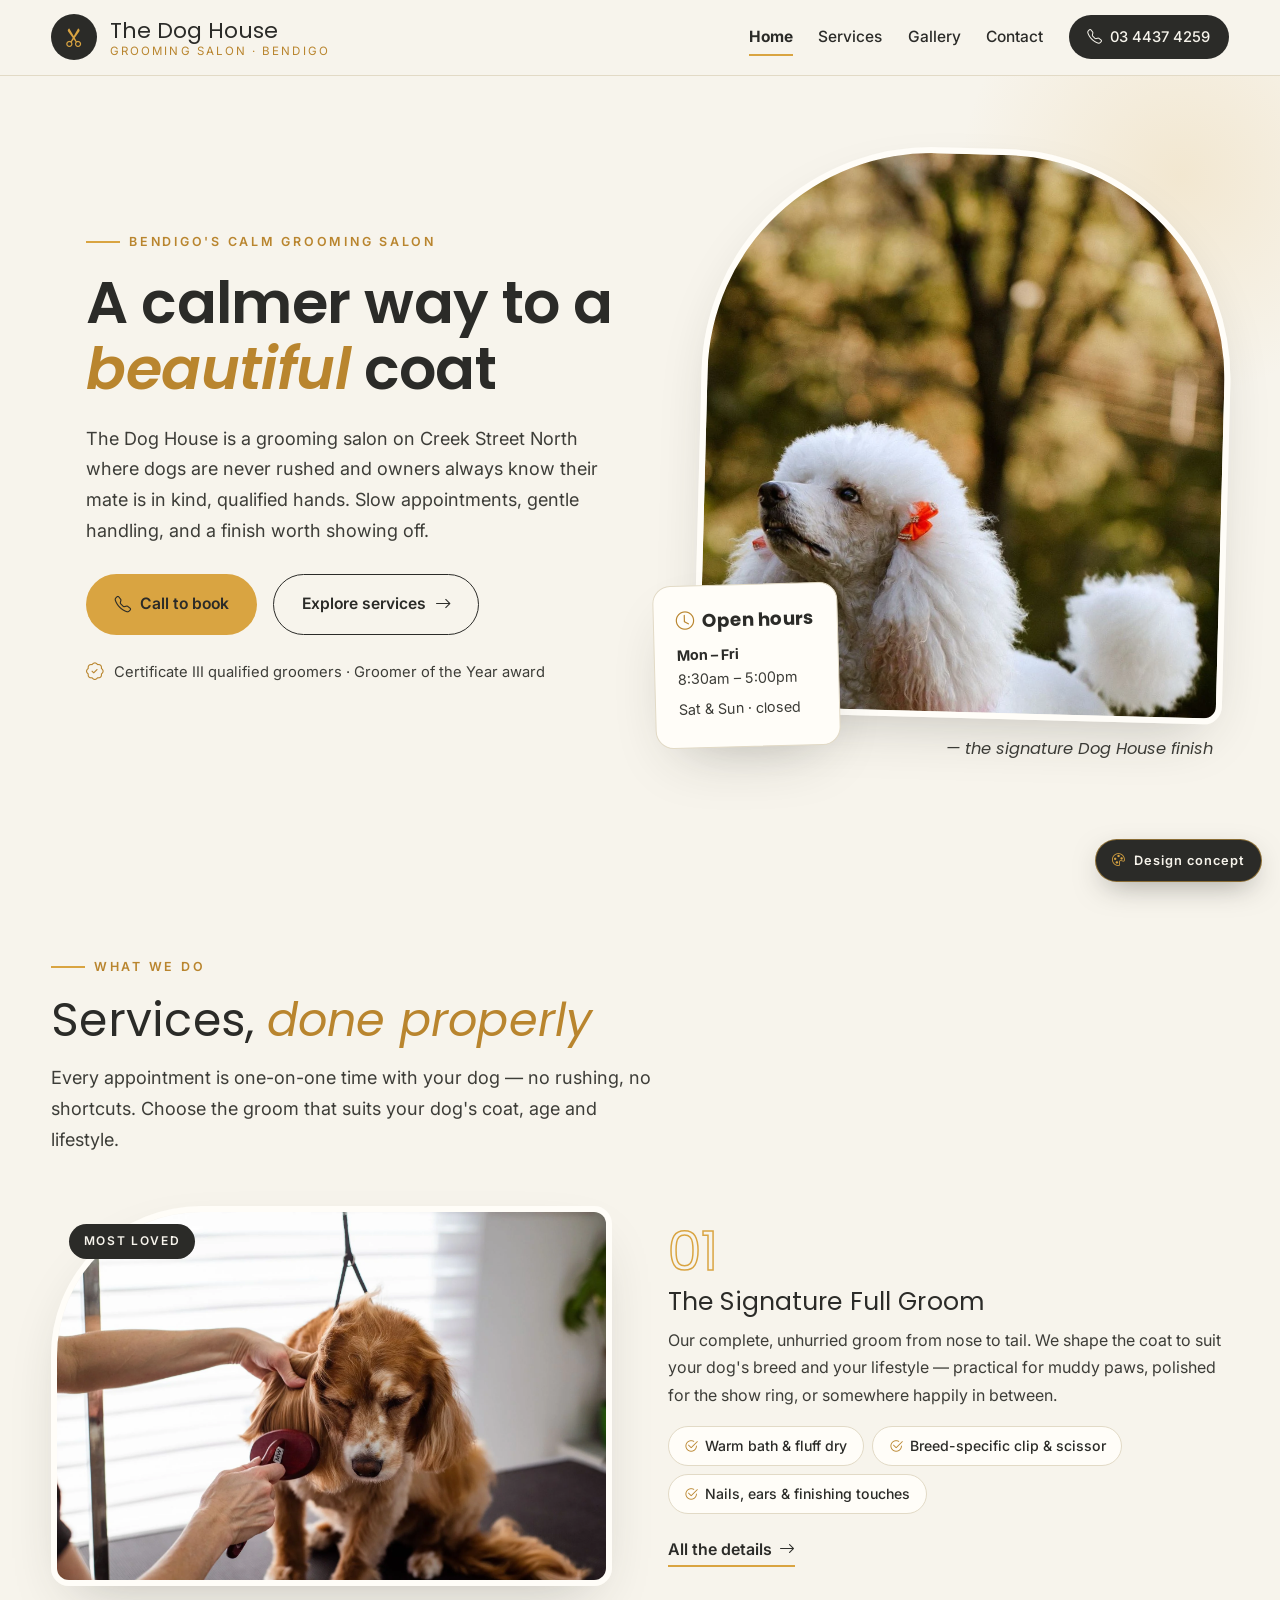
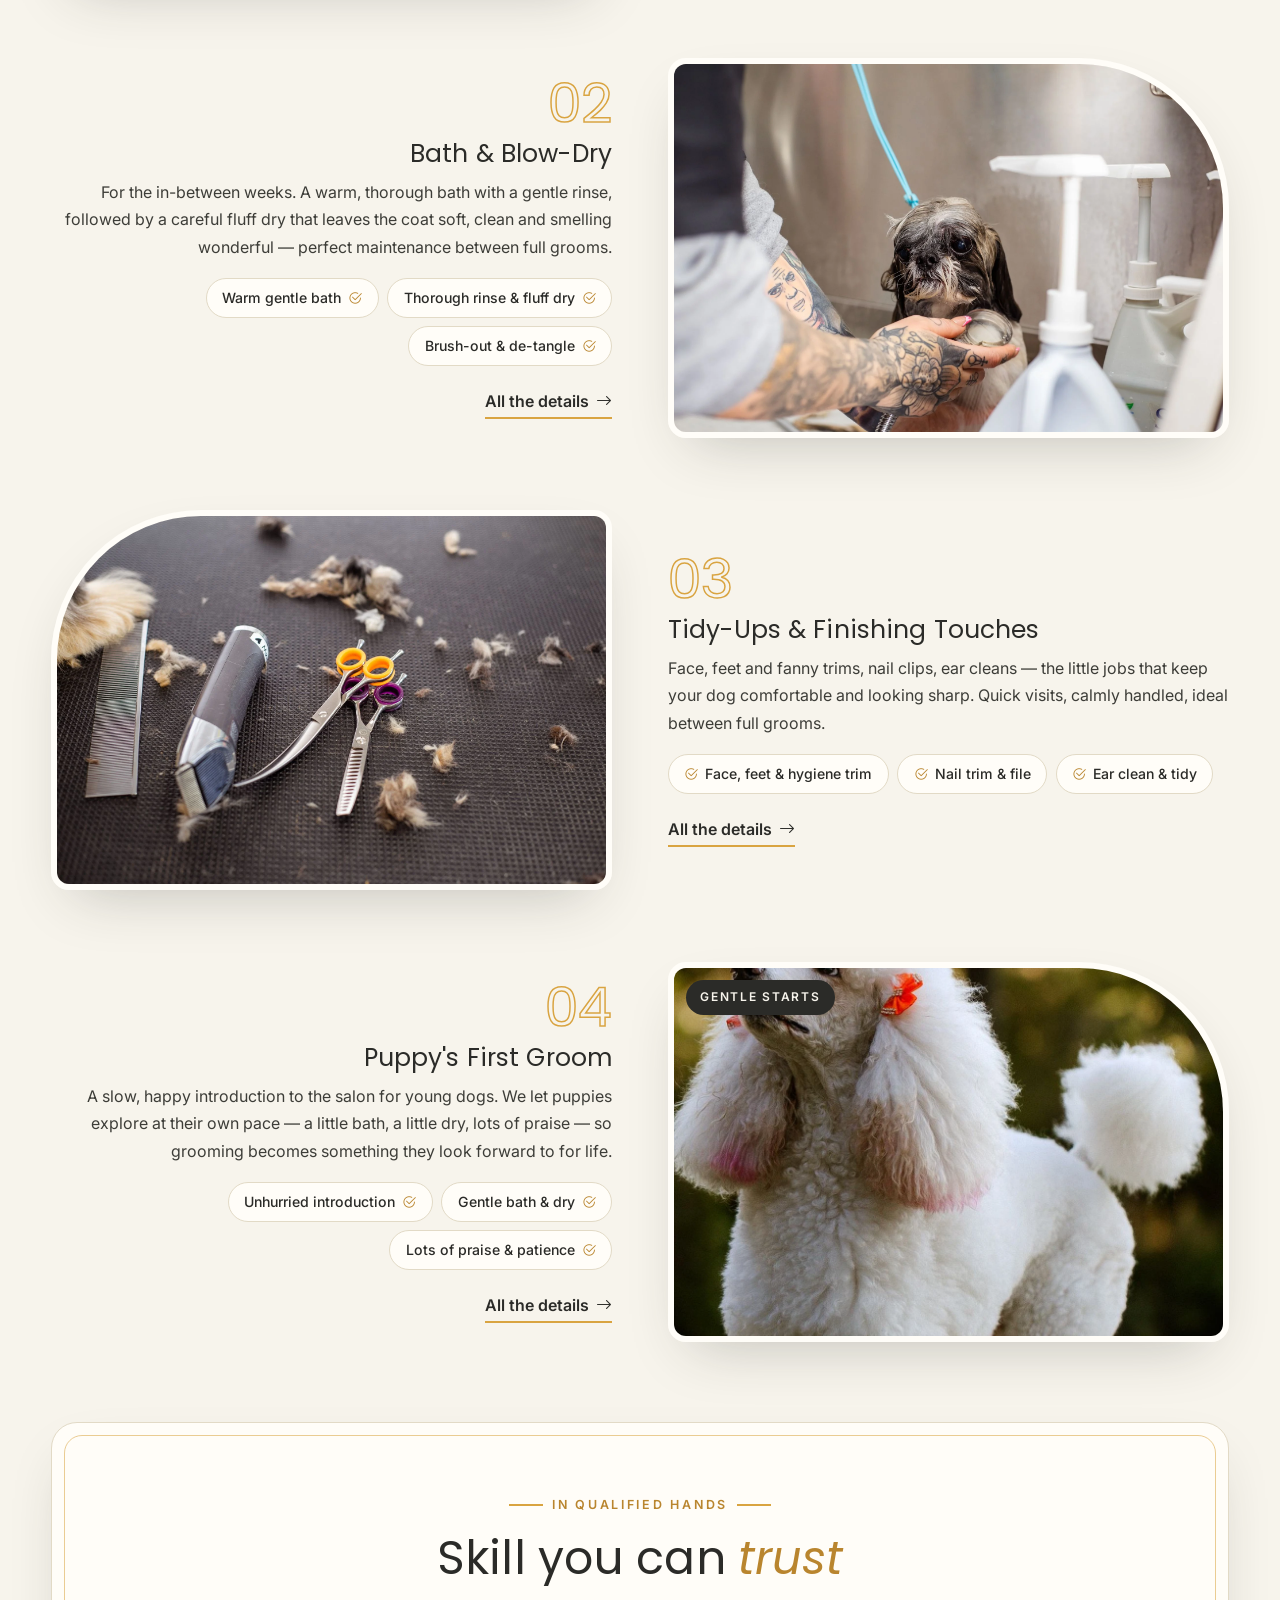
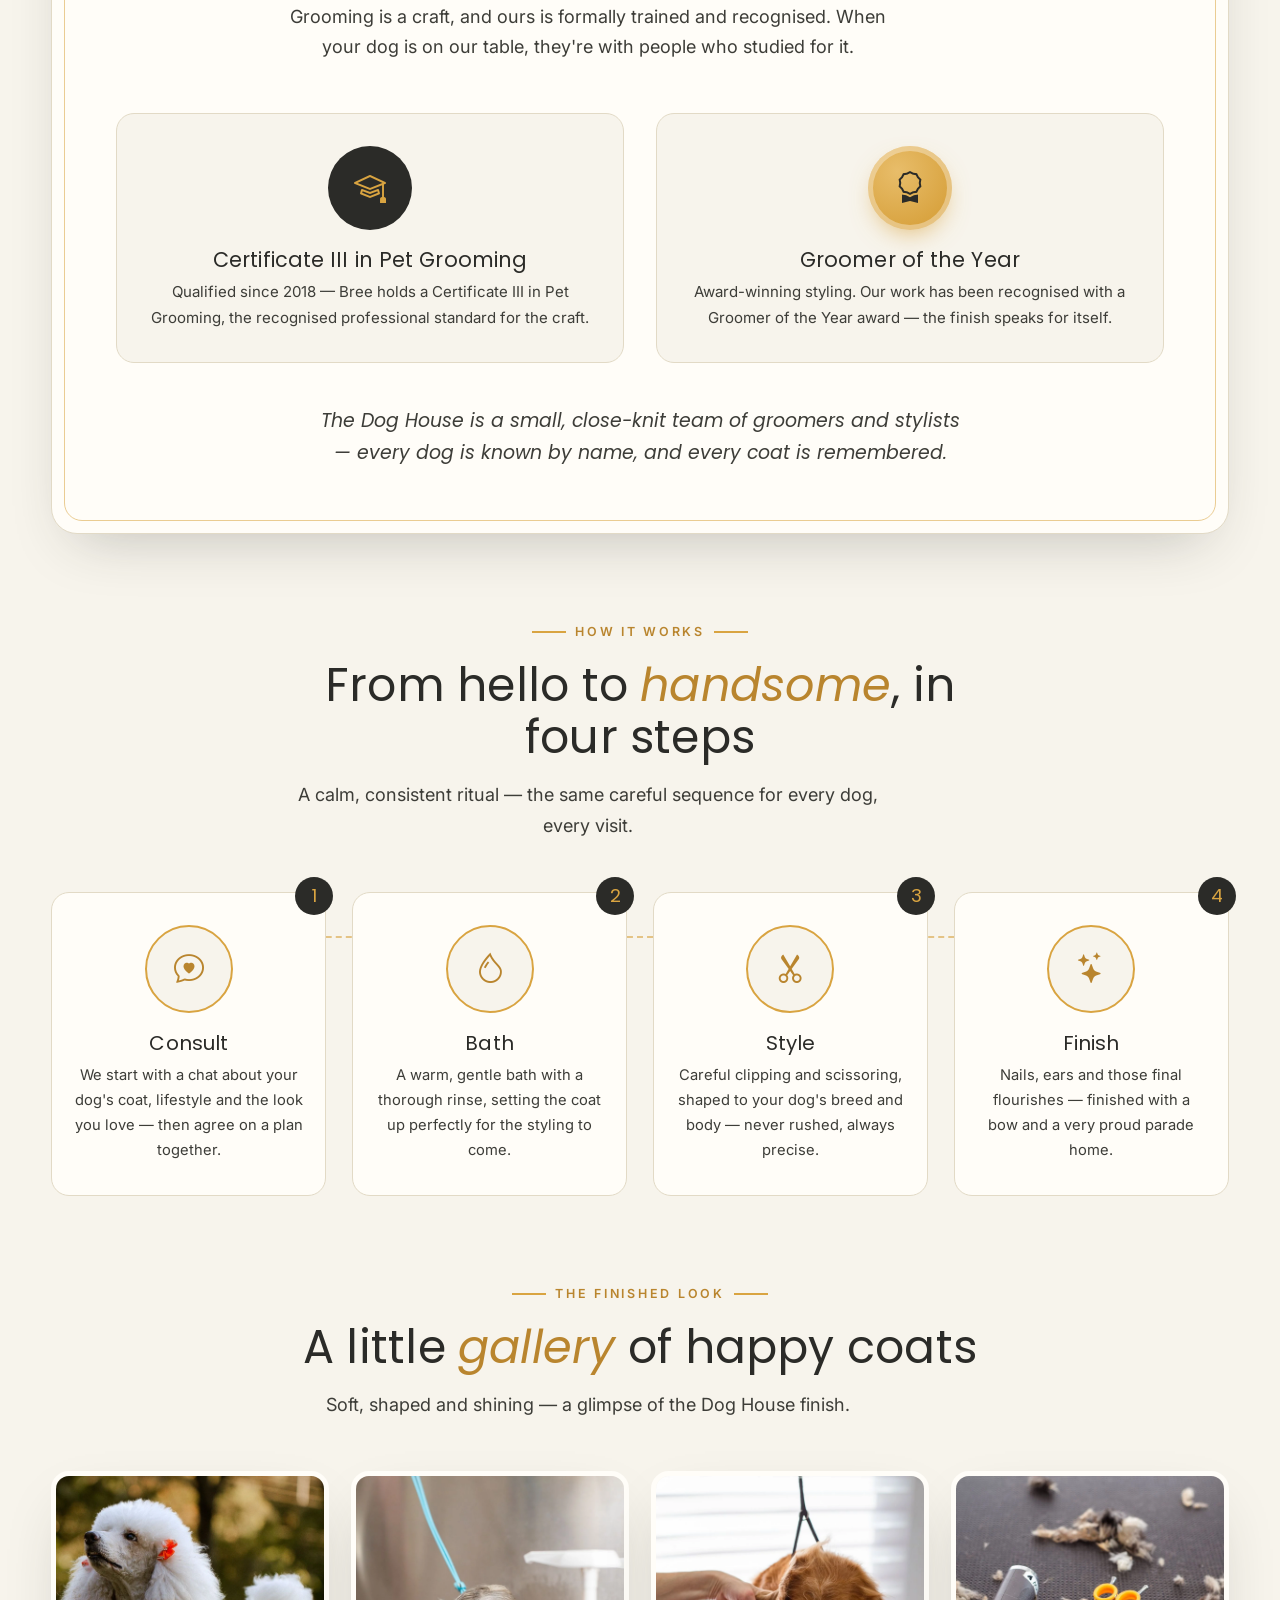
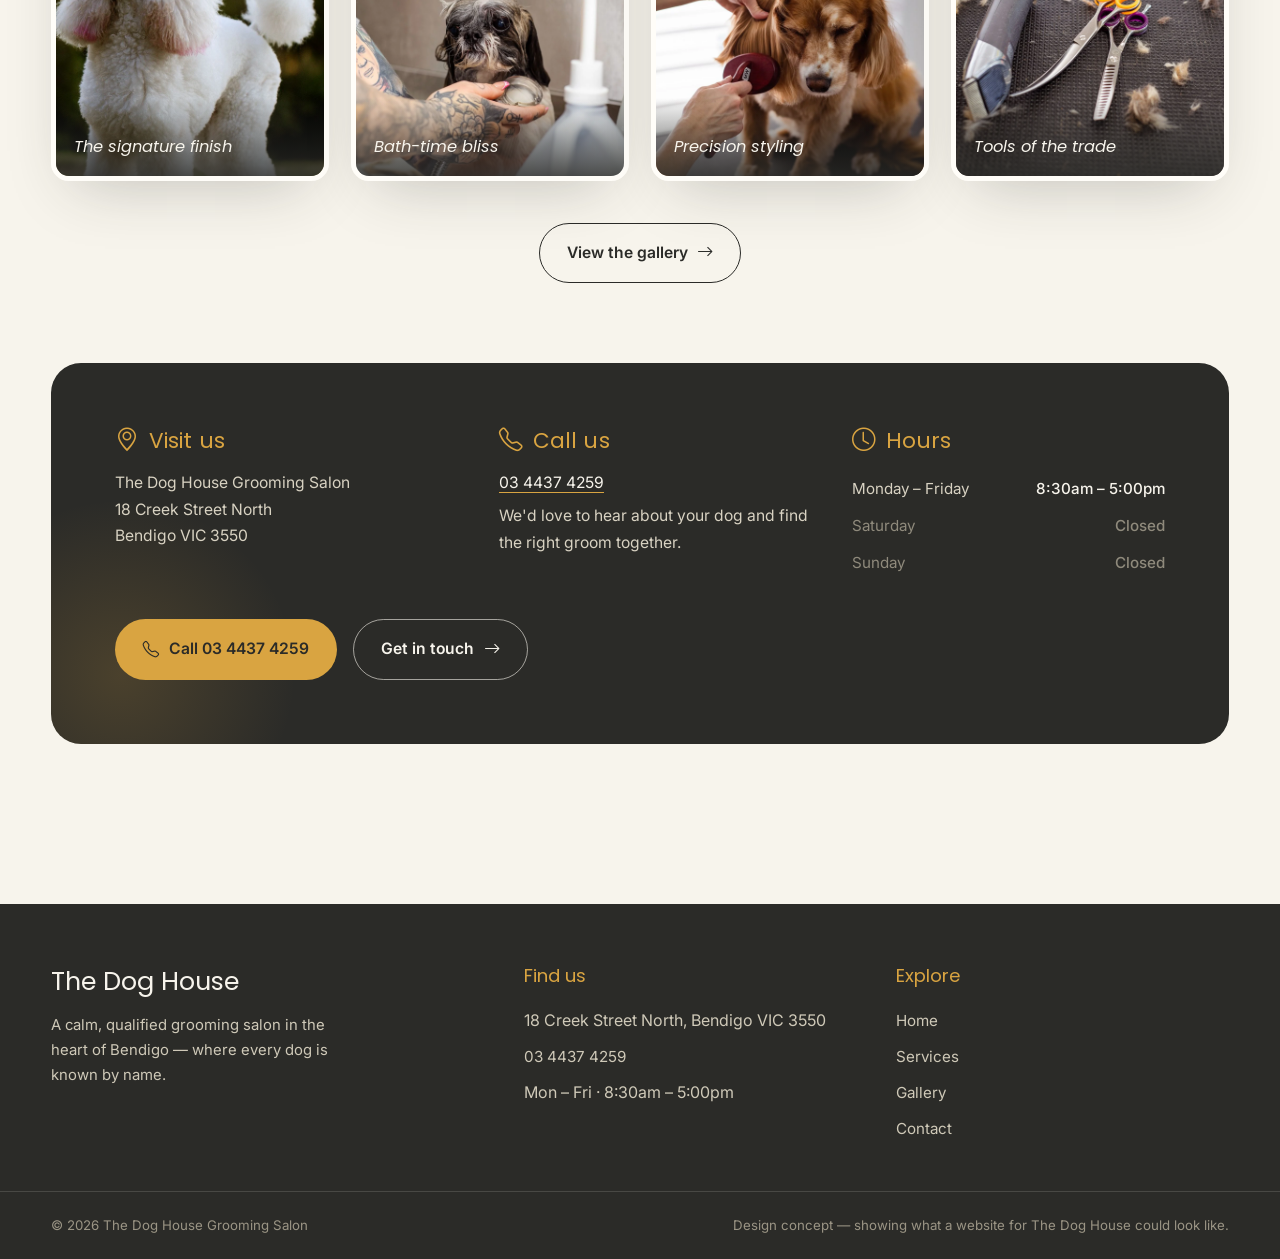
==== commit b6431a4d: "Demo website concept for The Dog House Grooming Salon (Bendigo VIC)" ====
--- a/index.html
+++ b/index.html
@@ -7,7 +7,7 @@
 <meta name="description" content="The Dog House Grooming Salon, 18 Creek Street North, Bendigo. Award-winning, qualified groomers offering full grooms, baths, tidy-ups and puppy grooms. Call 03 4437 4259.">
 <link rel="preconnect" href="https://fonts.googleapis.com">
 <link rel="preconnect" href="https://fonts.gstatic.com" crossorigin>
-<link href="https://fonts.googleapis.com/css2?family=DM+Serif+Display:ital@0;1&family=Inter:wght@400;500;600;700&display=swap" rel="stylesheet">
+<link href="https://fonts.googleapis.com/css2?family=Poppins:ital,wght@0,500;0,600;0,700;1,500;1,600&family=Inter:wght@400;500;600;700&display=swap" rel="stylesheet">
 <link rel="stylesheet" href="https://cdn.jsdelivr.net/npm/bootstrap-icons@1.11.3/font/bootstrap-icons.min.css">
 <link rel="stylesheet" href="styles.css">
 </head>
--- a/styles.css
+++ b/styles.css
@@ -14,7 +14,7 @@
   --white:#fffdf8;
   --radius:18px;
   --shadow:0 24px 60px -24px rgba(43,43,40,.28);
-  --font-head:"DM Serif Display", Georgia, serif;
+  --font-head:"Poppins", -apple-system, "Segoe UI", sans-serif;
   --font-body:"Inter", -apple-system, "Segoe UI", sans-serif;
 }
 
@@ -33,7 +33,7 @@
 .container{width:min(1180px,92%);margin:0 auto}
 
 h1,h2,h3,.serif{font-family:var(--font-head);font-weight:400;line-height:1.12;letter-spacing:.005em}
-h1{font-size:clamp(2.6rem,5.2vw,4.4rem)}
+h1{font-size:clamp(2.35rem,4.6vw,3.8rem);font-weight:600;letter-spacing:-.01em}
 h2{font-size:clamp(2rem,3.6vw,2.9rem)}
 h3{font-size:1.55rem}
 p{margin:0 0 1.1rem}
